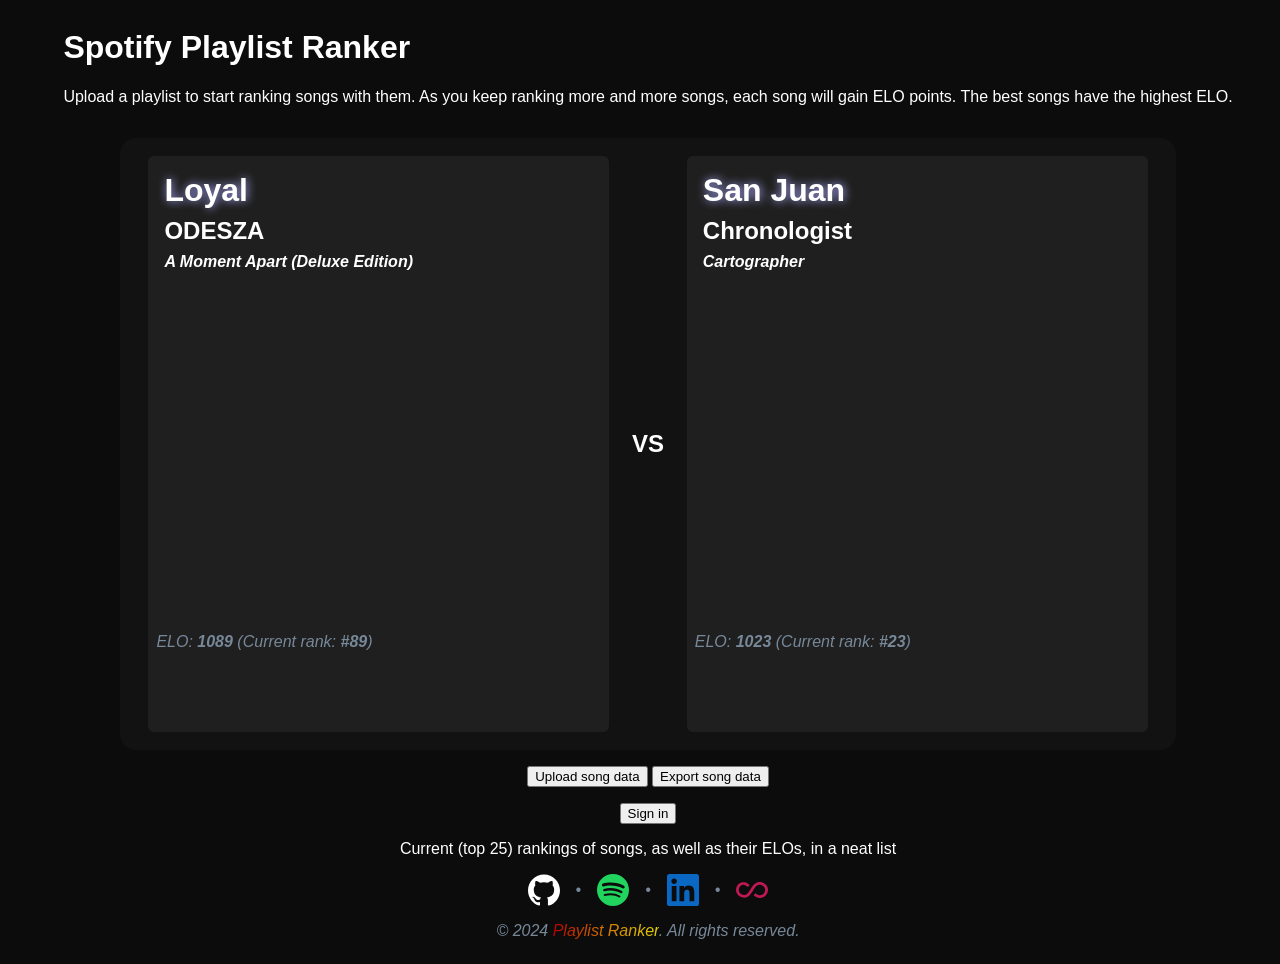
==== index.html @ 9c18bd7b "update button options and handle reauths and failed auths" ====
<!DOCTYPE html>
<html lang="en">
	<head>
		<meta charset="UTF-8" />
		<meta name="viewport" content="width=device-width, initial-scale=1.0" />
		<title>Playlist Ranker</title>

		<!-- Styles -->
		<link rel="stylesheet" href="styles.css" />

		<!-- Scripting -->
		<script type="text/javascript" src="playlistManager.js"></script>
		<script type="text/javascript" src="gameManager.js"></script>
		<script type="text/javascript" src="spotifyManager.js"></script>
	</head>
	<body>
		<header>
			<h1>Spotify Playlist Ranker</h1>
			<p>
				Upload a playlist to start ranking songs with them. As you keep ranking more and more songs, each song will gain
				ELO points. The best songs have the highest ELO.
			</p>
		</header>

		<article>
			<div class="card card1" onclick="">
				<div class="song song1">
					<h1 class="title">Loyal</h1>
					<h2 class="artist">ODESZA</h2>
					<h3 class="album">A Moment Apart (Deluxe Edition)</h3>
				</div>
				<p>
					ELO: <b>1089</b> <span class="rank">(Current rank: <b>#89</b>)</span>
				</p>
			</div>

			<div class="versus">
				<h1>VS</h1>
			</div>

			<div class="card card2" onclick="">
				<div class="song song2">
					<h1 class="title">San Juan</h1>
					<h2 class="artist">Chronologist</h2>
					<h3 class="album">Cartographer</h3>
				</div>
				<p>
					ELO: <b>1023</b> <span class="rank">(Current rank: <b>#23</b>)</span>
				</p>
			</div>
		</article>

		<div class="file-btns">
			<button id="uploadJSON">Upload song data</button>
			<button id="exportJSON">Export song data</button>
		</div>

		<div class="spotify-btns">
			<!-- TODO: add the spotify logo to the sign in button -->
			<button id="signIn">Sign in</button>
			<button id="selectPlaylist" hidden="true">Select playlist</button>
			<button id="insertLink" hidden="true">Insert playlist link</button>
		</div>

		<div class="ranking">Current (top 25) rankings of songs, as well as their ELOs, in a neat list</div>

		<!-- TODO: this isn't locked to the bottom of the page -->
		<footer>
			<div class="footer-links">
				<a class="github" href="https://github.com/18maherc" target="_blank" rel="noopener noreferrer">
					<img src="svg/github.svg" alt="GitHub" />
				</a>
				<p>•</p>
				<a class="spotify" href="https://open.spotify.com/user/swegmaster089" target="_blank" rel="noopener noreferrer">
					<img src="svg/spotify.svg" alt="Spotify" />
				</a>
				<p>•</p>
				<a class="linkedin" href="https://linkedin.com/in/curtis-maher" target="_blank" rel="noopener noreferrer">
					<img src="svg/linkedin.svg" alt="LinkedIn" />
				</a>
				<p>•</p>
				<a class="vins-github" href="https://github.com/sharmavins23" target="_blank" rel="noopener noreferrer">
					<img src="svg/infinity.svg" alt="@sharmavins23" />
				</a>
			</div>
			<div class="footer-bottom">
				<p>© 2024 <span class="fire-text">Playlist Ranker</span>. All rights reserved.</p>
			</div>
		</footer>
	</body>
</html>
---- styles.css ----
html {
	/* Colors */
	--bg-black: rgb(12, 12, 12);
	--bg-dark: rgb(18, 18, 18);
	--bg-light: rgb(31, 31, 31);
	--cyan: rgb(40, 200, 208);
	--violet: rgb(103, 58, 183);
	--purple: rgb(123, 31, 162);
	--pink: rgb(244, 143, 177);
	--red: rgb(180, 0, 0);
	--orange: rgb(209, 119, 1);
	--marigold: rgb(226, 211, 0);
	--spotify-green: rgb(30, 215, 96);

	--transition-time: 0.5s;
}

/* ===== Magic text animations - Because pretty ============================= */

@keyframes background-pan {
	from {
		background-position: 0% center;
	}

	to {
		background-position: -200% center;
	}
}

.fire-text {
	animation: background-pan 3s linear infinite;
	background: linear-gradient(to right, var(--red), var(--orange), var(--marigold), var(--orange), var(--red));
	background-size: 200%;
	-webkit-background-clip: text;
	background-clip: text;
	-webkit-text-fill-color: transparent;
	white-space: nowrap;
	transition: 1s linear;
	font-weight: 2rem;
}

/* ===== Overall settings =================================================== */

body {
	background-color: var(--bg-black);
	color: white;
	font-family: "Circular-black", sans-serif;

	width: 100%;
	height: 100%;
	overflow-x: hidden;
	overflow-y: scroll;

	display: flex;
	flex-direction: column;
	align-items: center;
	justify-content: center;

	gap: 1em;
}

/* Hide scrollbar for Chrome, Safari and Opera */
body::-webkit-scrollbar {
	display: none;
}

/* Hide scrollbar for IE, Edge and Firefox */
body {
	-ms-overflow-style: none; /* IE and Edge */
	scrollbar-width: none; /* Firefox */
}

footer {
	width: 100%;
}

/* ===== Card and game configuration ======================================== */

article {
	width: 80vw;
	height: auto;

	background-color: var(--bg-dark);
	border-radius: 1rem;

	display: flex;
	flex-direction: row;
	justify-content: space-around;
	align-items: center;

	padding: 1rem;
}

article > .card {
	width: 45%;
	height: 45vw;

	background-color: var(--bg-light);
	border-radius: 0.5rem;
	border: 2px solid var(--bg-dark);
	transition: var(--transition-time);
}

article > .card:hover {
	border: 2px solid var(--cyan);
	transition: var(--transition-time);
}

article > .card > .song {
	background-size: cover;
	background-repeat: no-repeat;
	width: 100%;
	height: 80%;
	object-fit: fill;
	border-top-left-radius: 0.5rem;
	border-top-right-radius: 0.5rem;
}

article > .card > .song1 {
	background-image: linear-gradient(to bottom, rgba(0, 0, 0, 0), var(--bg-light)),
		url("https://i.scdn.co/image/ab67616d0000b273b0945b7e4a905a942ed208d8");
}

article > .card > .song2 {
	background-image: linear-gradient(to bottom, rgba(0, 0, 0, 0), var(--bg-light)),
		url("https://i.scdn.co/image/ab67616d0000b27374caf8310c28136da58eceb2");
}

article > .card > .song > h1 {
	padding-top: 1rem;
	padding-left: 1rem;
	margin: 0px;
	font-size: 2rem;
	text-shadow: #aaf 1px 0 10px;
}
article > .card > .song > h2 {
	padding-top: 0.5rem;
	padding-left: 1rem;
	margin: 0px;
	font-size: 1.5rem;
}
article > .card > .song > h3 {
	padding-top: 0.5rem;
	padding-left: 1rem;
	margin: 0px;
	font-size: 1rem;
	font-style: italic;
}

article > .card > p {
	padding-left: 0.5rem;
	padding-top: 1rem;
	margin: 0px;
	color: lightslategray;
	font-style: italic;
}

/* ===== Footer configuration =============================================== */

footer {
	display: flex;
	flex-direction: column;
	justify-content: center;
	align-items: center;
}

footer > .footer-links {
	width: 100%;
	height: 2rem;
	display: flex;
	flex-direction: row;
	align-items: center;
	justify-content: center;
	gap: 1rem;
}

footer > .footer-links > a {
	text-decoration: none;
	display: flex;
	align-items: center;
	justify-content: center;
}

footer > .footer-links > a > img {
	width: 2rem;
	height: auto;
}

footer > .footer-links > a.github {
	filter: brightness(0) saturate(100%) invert(100%) sepia(6%) saturate(25%) hue-rotate(207deg) brightness(108%)
		contrast(106%);
	transition: var(--transition-time);
}

footer > .footer-links > a.spotify {
	filter: brightness(0) saturate(100%) invert(54%) sepia(99%) saturate(421%) hue-rotate(88deg) brightness(104%)
		contrast(82%);
	transition: var(--transition-time);
}

footer > .footer-links > a.linkedin {
	filter: brightness(0) saturate(100%) invert(21%) sepia(100%) saturate(1989%) hue-rotate(197deg) brightness(101%)
		contrast(92%);
	transition: var(--transition-time);
}

footer > .footer-links > a.vins-github {
	filter: brightness(0) saturate(100%) invert(14%) sepia(83%) saturate(3987%) hue-rotate(327deg) brightness(93%)
		contrast(91%);
	transition: var(--transition-time);
}

footer > .footer-links > a:hover {
	filter: brightness(0) saturate(100%) invert(75%) sepia(72%) saturate(744%) hue-rotate(139deg) brightness(86%)
		contrast(87%);
	transition: var(--transition-time);
}

footer > .footer-bottom,
footer > .footer-links > p {
	color: lightslategray;
	font-style: italic;
}
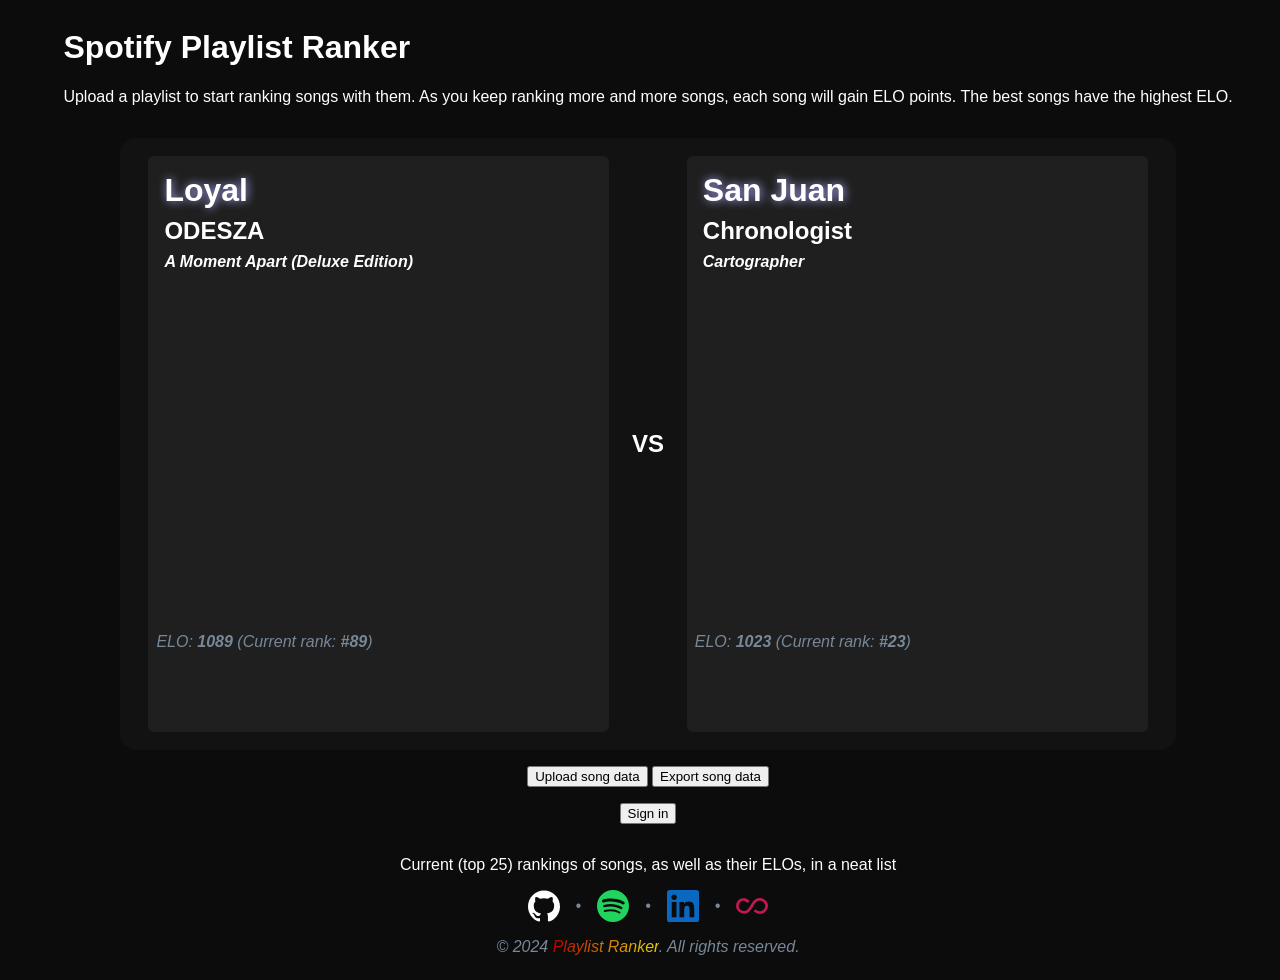
==== commit 238b21ea: "fetch playlists and create a dropdown selection" ====
--- a/index.html
+++ b/index.html
@@ -62,6 +62,8 @@
 			<button id="insertLink" hidden="true">Insert playlist link</button>
 		</div>
 
+		<div id="playlist-container"></div>
+
 		<div class="ranking">Current (top 25) rankings of songs, as well as their ELOs, in a neat list</div>
 
 		<!-- TODO: this isn't locked to the bottom of the page -->
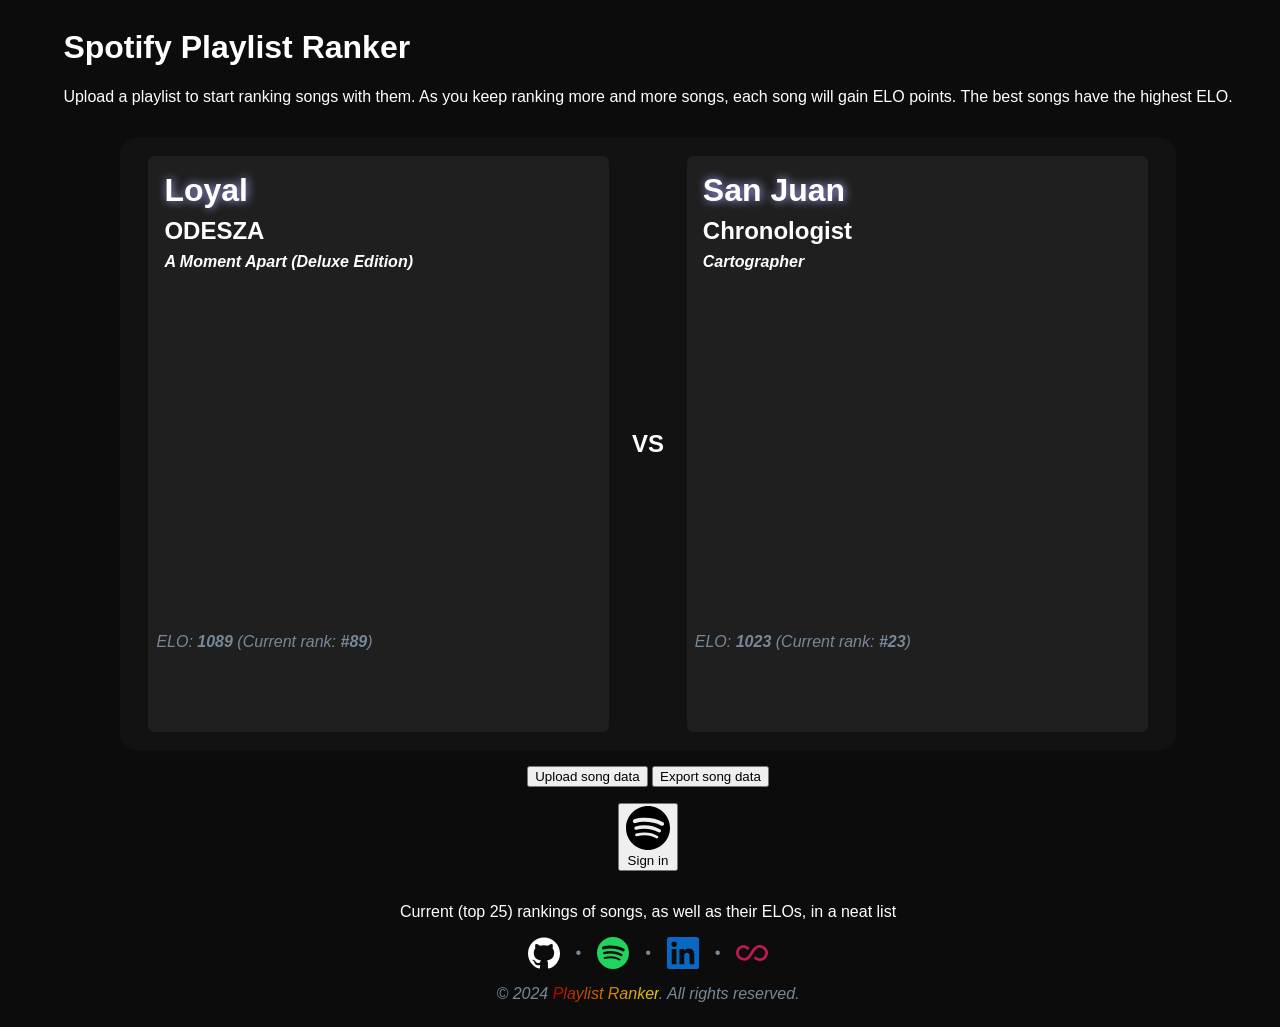
==== commit 043031d1: "update song cards. some more graphics overhauls will be made, but this cleans up some of the standin" ====
--- a/index.html
+++ b/index.html
@@ -49,15 +49,21 @@
 				</p>
 			</div>
 		</article>
+		<!-- TODO: add a way to play songs -->
+		<!--    -if user is an authed Premium user, they can play the whole song, else use the 30 second 'preview_url' -->
 
 		<div class="file-btns">
+			<!-- TODO: have a 'Continue' button that resumes the game based on a localStorage cached instance of the json export -->
 			<button id="uploadJSON">Upload song data</button>
 			<button id="exportJSON">Export song data</button>
 		</div>
 
 		<div class="spotify-btns">
-			<!-- TODO: add the spotify logo to the sign in button -->
-			<button id="signIn">Sign in</button>
+			<button id="signIn">
+				<img src="svg/spotify.svg" />
+				<!-- TODO: style the logo here -->
+				<span>Sign in</span>
+			</button>
 			<button id="selectPlaylist" hidden="true">Select playlist</button>
 			<button id="insertLink" hidden="true">Insert playlist link</button>
 		</div>
--- a/styles.css
+++ b/styles.css
@@ -107,6 +107,7 @@
 }
 
 article > .card > .song {
+	position: relative;
 	background-size: cover;
 	background-repeat: no-repeat;
 	width: 100%;
@@ -116,33 +117,42 @@
 	border-top-right-radius: 0.5rem;
 }
 
-article > .card > .song1 {
-	background-image: linear-gradient(to bottom, rgba(0, 0, 0, 0), var(--bg-light)),
-		url("https://i.scdn.co/image/ab67616d0000b273b0945b7e4a905a942ed208d8");
-}
-
-article > .card > .song2 {
-	background-image: linear-gradient(to bottom, rgba(0, 0, 0, 0), var(--bg-light)),
-		url("https://i.scdn.co/image/ab67616d0000b27374caf8310c28136da58eceb2");
+article > .card > .song::before {
+	content: "";
+	position: absolute;
+	top: 0;
+	left: 0;
+	width: 100%;
+	height: 100%;
+	background-image: linear-gradient(to bottom, rgba(0, 0, 0, 0), var(--bg-light));
+	border-top-left-radius: 0.5rem;
+	border-top-right-radius: 0.5rem;
+	z-index: 1;
+	pointer-events: none; /* Ensure the overlay does not interfere with interactions */
+}
+
+article > .card > .song > h1,
+article > .card > .song > h2,
+article > .card > .song > h3 {
+	position: relative;
+	z-index: 2;
+	padding-left: 1rem;
+	margin: 0;
 }
 
 article > .card > .song > h1 {
 	padding-top: 1rem;
-	padding-left: 1rem;
-	margin: 0px;
 	font-size: 2rem;
 	text-shadow: #aaf 1px 0 10px;
 }
+
 article > .card > .song > h2 {
 	padding-top: 0.5rem;
-	padding-left: 1rem;
-	margin: 0px;
 	font-size: 1.5rem;
 }
+
 article > .card > .song > h3 {
 	padding-top: 0.5rem;
-	padding-left: 1rem;
-	margin: 0px;
 	font-size: 1rem;
 	font-style: italic;
 }
@@ -150,7 +160,7 @@
 article > .card > p {
 	padding-left: 0.5rem;
 	padding-top: 1rem;
-	margin: 0px;
+	margin: 0;
 	color: lightslategray;
 	font-style: italic;
 }
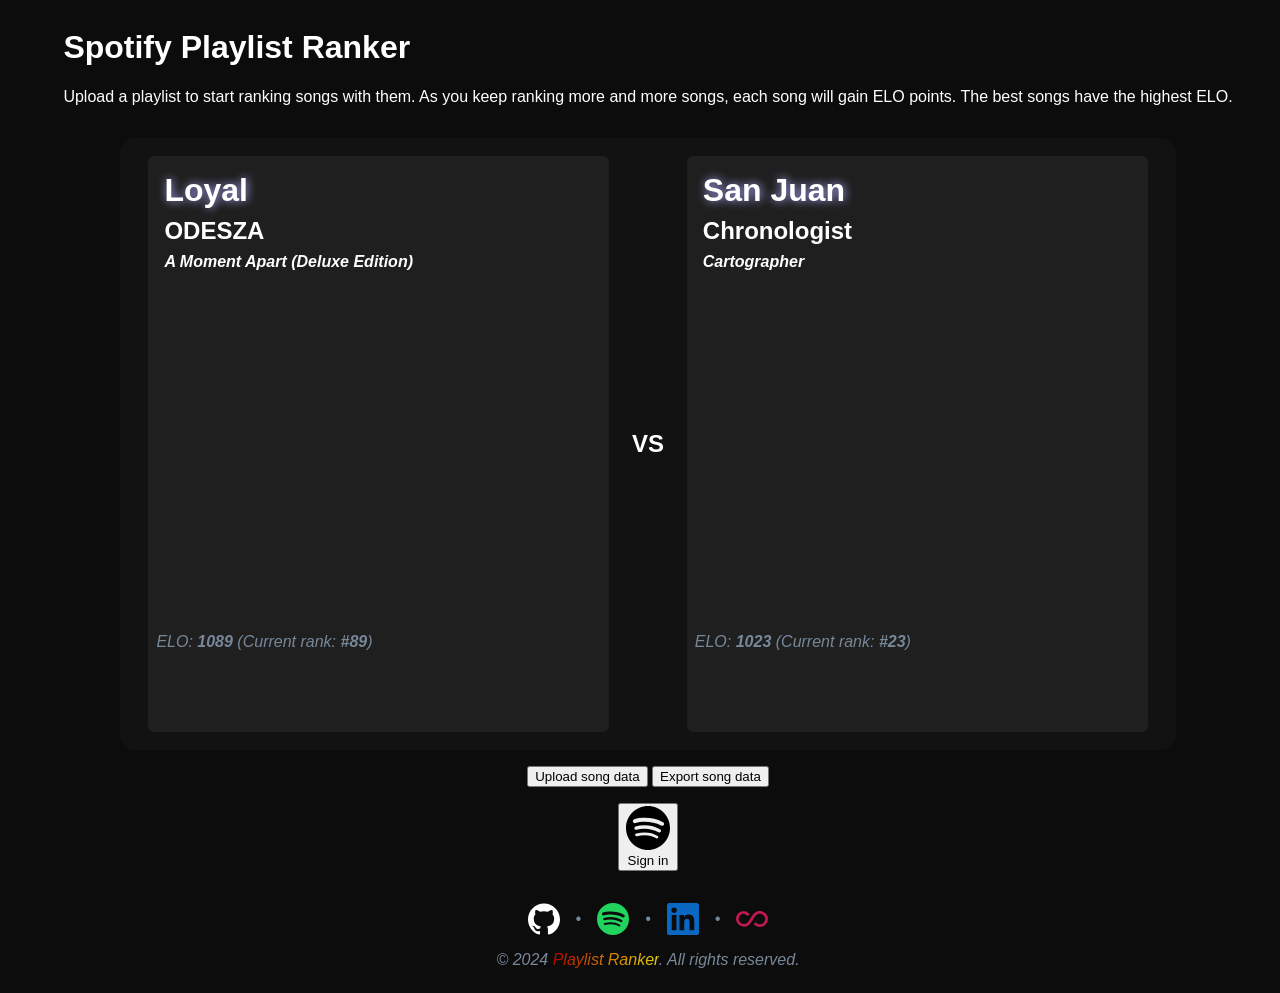
==== commit 235b62e2: "add a player to the bottom of the card" ====
--- a/index.html
+++ b/index.html
@@ -70,7 +70,7 @@
 
 		<div id="playlist-container"></div>
 
-		<div class="ranking">Current (top 25) rankings of songs, as well as their ELOs, in a neat list</div>
+		<!-- TODO: <div class="ranking">Current (top 25) rankings of songs, as well as their ELOs, in a neat list</div>-->
 
 		<!-- TODO: this isn't locked to the bottom of the page -->
 		<footer>
--- a/styles.css
+++ b/styles.css
@@ -115,6 +115,7 @@
 	object-fit: fill;
 	border-top-left-radius: 0.5rem;
 	border-top-right-radius: 0.5rem;
+	overflow: hidden;
 }
 
 article > .card > .song::before {
@@ -129,6 +130,32 @@
 	border-top-right-radius: 0.5rem;
 	z-index: 1;
 	pointer-events: none; /* Ensure the overlay does not interfere with interactions */
+}
+
+/* Create a pseudo-element for the background image */
+article > .card > .song::after {
+    content: "";
+    position: absolute;
+    top: 0;
+    left: 0;
+    width: 100%;
+    height: 100%;
+	background-image: var(--bg-image);
+    background-size: cover;
+    background-repeat: no-repeat;
+    background-position: center;
+    transition: calc(var(--transition-time) * 5);
+    z-index: 0;
+}
+
+/* Zoom effect on the background image only */
+article > .card:hover > .song::after {
+    transform: scale(1.1);
+}
+
+/* Ensure the gradient overlay stays above the background image */
+article > .card > .song::before {
+    z-index: 1;
 }
 
 article > .card > .song > h1,
@@ -165,6 +192,15 @@
 	font-style: italic;
 }
 
+.song-player {
+    border: none;
+    margin: 0;
+    padding: 0;
+    background: transparent;
+    max-height: 80px;
+}
+
+
 /* ===== Footer configuration =============================================== */
 
 footer {
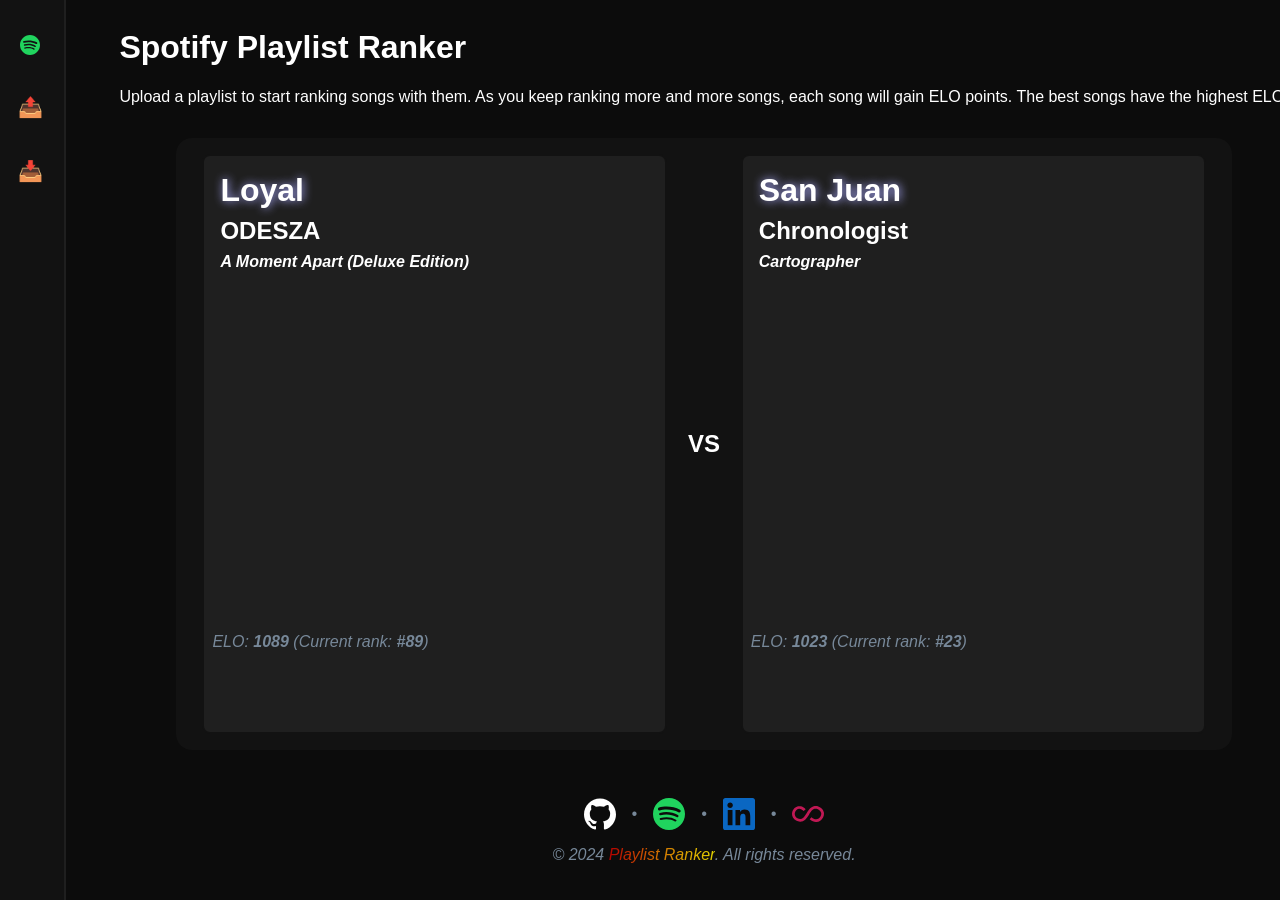
==== commit 09d72705: "add hoverable sidebar. move the sign in and import/export buttons to this sidebar" ====
--- a/index.html
+++ b/index.html
@@ -14,6 +14,22 @@
 		<script type="text/javascript" src="spotifyManager.js"></script>
 	</head>
 	<body>
+		<!-- Expandable Sidebar -->
+		<nav class="sidebar">
+			<div class="sidebar-item" id="signIn">
+				<span class="icon"><img src="svg/spotify.svg" alt="Spotify" /></span>
+				<span class="text">Sign in</span>
+			</div>
+			<div class="sidebar-item" id="uploadJSON">
+				<span class="icon">📤</span>
+				<span class="text">Upload Data</span>
+			</div>
+			<div class="sidebar-item" id="exportJSON">
+				<span class="icon">📥</span>
+				<span class="text">Export Data</span>
+			</div>
+		</nav>
+
 		<header>
 			<h1>Spotify Playlist Ranker</h1>
 			<p>
@@ -52,18 +68,9 @@
 		<!-- TODO: add a way to play songs -->
 		<!--    -if user is an authed Premium user, they can play the whole song, else use the 30 second 'preview_url' -->
 
-		<div class="file-btns">
-			<!-- TODO: have a 'Continue' button that resumes the game based on a localStorage cached instance of the json export -->
-			<button id="uploadJSON">Upload song data</button>
-			<button id="exportJSON">Export song data</button>
-		</div>
-
 		<div class="spotify-btns">
-			<button id="signIn">
-				<img src="svg/spotify.svg" />
-				<!-- TODO: style the logo here -->
-				<span>Sign in</span>
-			</button>
+			<!-- TODO: add these "buttons to the sidebar-->
+			<!--  -> This button should pull up a grid menu overlay that has all the playlist covers, with the playlist name shown on mouse when hovering-->
 			<button id="selectPlaylist" hidden="true">Select playlist</button>
 			<button id="insertLink" hidden="true">Insert playlist link</button>
 		</div>
--- a/styles.css
+++ b/styles.css
@@ -39,6 +39,72 @@
 	font-weight: 2rem;
 }
 
+/* ===== Expandable Sidebar ================================================= */
+
+.sidebar {
+	position: fixed;
+	top: 0;
+	left: 0;
+	height: 100vh;
+	width: 4rem;
+	background-color: var(--bg-dark);
+	border-right: 0.125rem solid var(--bg-light);
+	transition: width var(--transition-time) ease;
+	z-index: 1000;
+	display: flex;
+	flex-direction: column;
+	padding: 1.25rem 0;
+	gap: 0.625rem;
+}
+
+.sidebar:hover {
+	width: 12.5rem;
+}
+
+.sidebar-item {
+	display: flex;
+	align-items: center;
+	padding: 0.9375rem 1.25rem;
+	cursor: pointer;
+	transition: background-color var(--transition-time) ease;
+	white-space: nowrap;
+	overflow: hidden;
+}
+
+.sidebar-item:hover {
+	background-color: var(--bg-light);
+}
+
+.sidebar-item .icon {
+	font-size: 1.25rem;
+	min-width: 1.25rem;
+	display: flex;
+	align-items: center;
+	justify-content: center;
+}
+
+.sidebar-item .text {
+	margin-left: 0.9375rem;
+	font-size: 1rem;
+	color: white;
+	opacity: 0;
+	transition: opacity var(--transition-time) ease;
+}
+
+.sidebar:hover .sidebar-item .text {
+	opacity: 1;
+}
+
+.sidebar-item .icon img {
+	width: 1.25rem;
+	height: 1.25rem;
+	filter: brightness(0) saturate(100%) invert(54%) sepia(99%) saturate(421%) hue-rotate(88deg) brightness(104%) contrast(82%);
+}
+
+.sidebar-item[hidden] {
+	display: none;
+}
+
 /* ===== Overall settings =================================================== */
 
 body {
@@ -57,6 +123,8 @@
 	justify-content: center;
 
 	gap: 1em;
+	margin-left: 4rem;
+	transition: margin-left var(--transition-time) ease;
 }
 
 /* Hide scrollbar for Chrome, Safari and Opera */
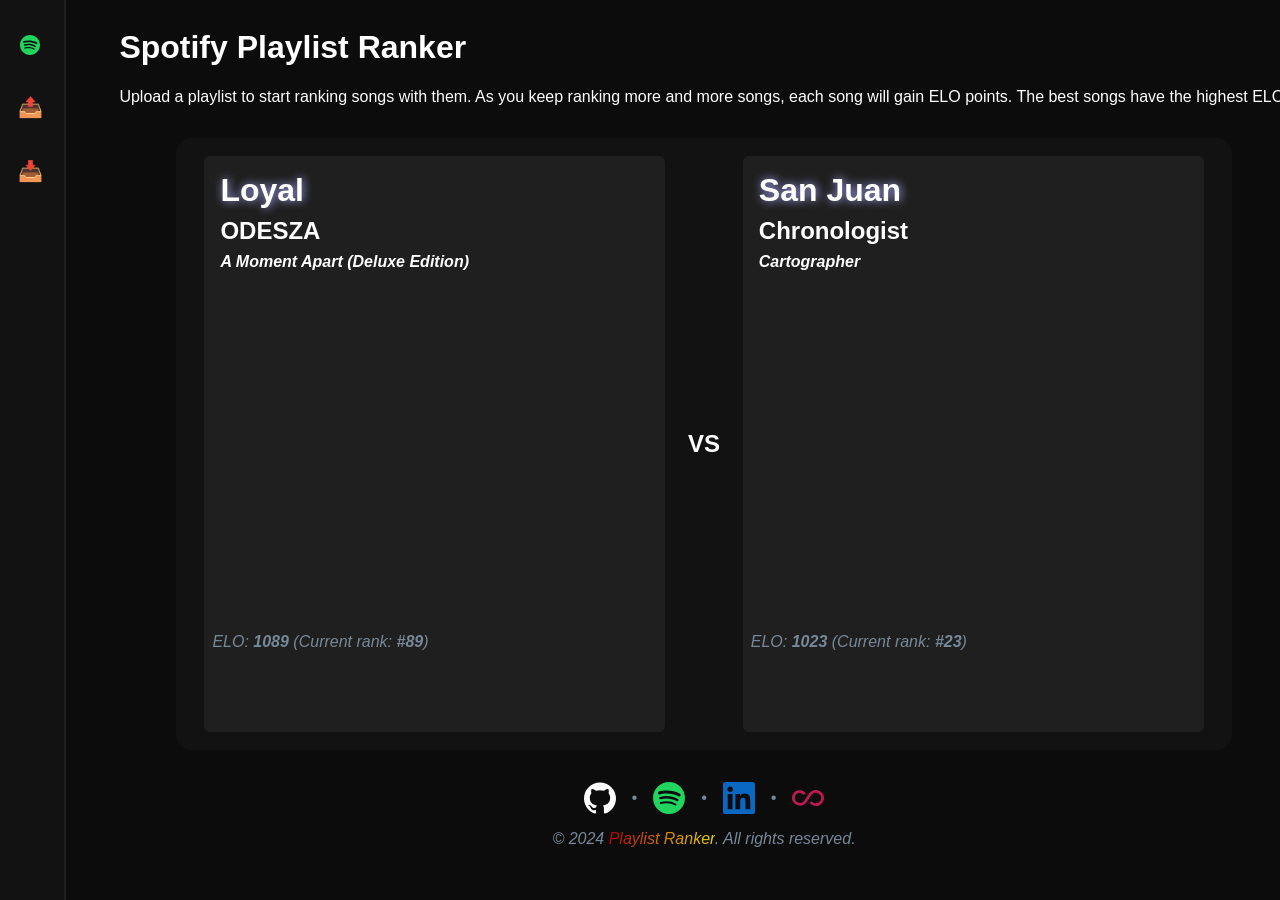
==== commit 61f15596: "add popup modal element. move select playlist button to sidebar and utilize modal" ====
--- a/index.html
+++ b/index.html
@@ -12,6 +12,7 @@
 		<script type="text/javascript" src="playlistManager.js"></script>
 		<script type="text/javascript" src="gameManager.js"></script>
 		<script type="text/javascript" src="spotifyManager.js"></script>
+		<script type="text/javascript" src="modalManager.js"></script>
 	</head>
 	<body>
 		<!-- Expandable Sidebar -->
@@ -27,6 +28,10 @@
 			<div class="sidebar-item" id="exportJSON">
 				<span class="icon">📥</span>
 				<span class="text">Export Data</span>
+			</div>
+			<div class="sidebar-item" id="selectPlaylist">
+				<span class="icon">🎶</span>
+				<span class="text">Select User Playlist</span>
 			</div>
 		</nav>
 
@@ -70,12 +75,21 @@
 
 		<div class="spotify-btns">
 			<!-- TODO: add these "buttons to the sidebar-->
-			<!--  -> This button should pull up a grid menu overlay that has all the playlist covers, with the playlist name shown on mouse when hovering-->
-			<button id="selectPlaylist" hidden="true">Select playlist</button>
 			<button id="insertLink" hidden="true">Insert playlist link</button>
 		</div>
 
-		<div id="playlist-container"></div>
+		<!-- Pop-up Modal -->
+		<div id="modal-overlay" class="modal-overlay" hidden>
+			<div class="modal">
+				<div class="modal-header">
+					<h2>Modal Title</h2>
+					<button class="modal-close">&times;</button>
+				</div>
+				<div class="modal-content">
+					<p>Modal content goes here...</p>
+				</div>
+			</div>
+		</div>
 
 		<!-- TODO: <div class="ranking">Current (top 25) rankings of songs, as well as their ELOs, in a neat list</div>-->
 
--- a/styles.css
+++ b/styles.css
@@ -103,6 +103,123 @@
 
 .sidebar-item[hidden] {
 	display: none;
+}
+
+/* ===== Pop-up Modal ======================================================= */
+
+.modal-overlay {
+	position: fixed;
+	top: 0;
+	left: 0;
+	width: 100vw;
+	height: 100vh;
+	background-color: rgba(0, 0, 0, 0.7);
+	z-index: 2000;
+	display: flex;
+	align-items: center;
+	justify-content: center;
+}
+
+.modal {
+	background-color: var(--bg-dark);
+	border: 0.125rem solid var(--bg-light);
+	border-radius: 1rem;
+	width: 80vw;
+	max-width: 50rem;
+	max-height: 80vh;
+	overflow: hidden;
+	box-shadow: 0 0.5rem 2rem rgba(0, 0, 0, 0.5);
+}
+
+.modal-header {
+	display: flex;
+	justify-content: space-between;
+	align-items: center;
+	padding: 1.5rem;
+	border-bottom: 0.125rem solid var(--bg-light);
+	background-color: var(--bg-light);
+}
+
+.modal-header h2 {
+	margin: 0;
+	color: white;
+	font-size: 1.5rem;
+}
+
+.modal-close {
+	background: none;
+	border: none;
+	color: white;
+	font-size: 2rem;
+	cursor: pointer;
+	padding: 0;
+	width: 2rem;
+	height: 2rem;
+	display: flex;
+	align-items: center;
+	justify-content: center;
+	border-radius: 0.25rem;
+	transition: background-color var(--transition-time);
+}
+
+.modal-close:hover {
+	background-color: var(--bg-dark);
+}
+
+.modal-content {
+	padding: 1.5rem;
+	color: white;
+	max-height: 60vh;
+	overflow-y: auto;
+}
+
+.modal-overlay[hidden] {
+	display: none;
+}
+
+/* ===== Playlist Grid ====================================================== */
+
+#playlist-grid {
+	display: grid;
+	grid-template-columns: repeat(5, 1fr);
+	gap: 1rem;
+	padding: 1rem;
+}
+
+#playlist-item {
+	position: relative;
+	cursor: pointer;
+	border-radius: 0.5rem;
+	overflow: hidden;
+	transition: transform var(--transition-time);
+}
+
+#playlist-item:hover {
+	transform: scale(1.05);
+}
+
+#playlist-item img {
+	width: 100%;
+	aspect-ratio: 1;
+	object-fit: cover;
+	border-radius: 0.5rem;
+}
+
+#playlist-tooltip {
+	position: absolute;
+	bottom: 0;
+	left: 0;
+	right: 0;
+	background: rgba(0, 0, 0, 0.8);
+	color: white;
+	padding: 0.5rem;
+	font-size: 0.875rem;
+	transform: translateY(100%);
+	transition: transform var(--transition-time);
+}
+
+#playlist-item:hover #playlist-tooltip {
+	transform: translateY(0);
 }
 
 /* ===== Overall settings =================================================== */
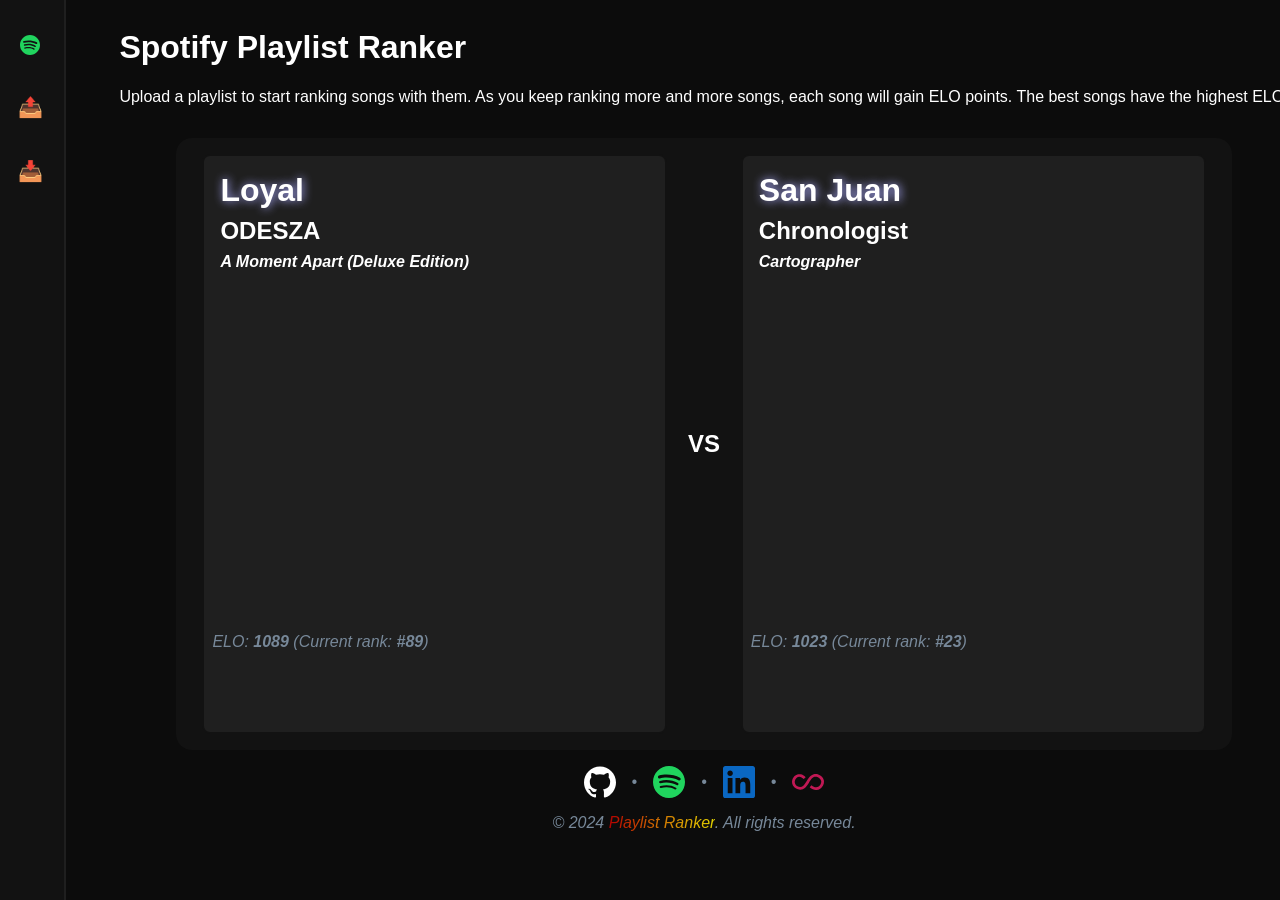
==== commit 9ce43cee: "add playlist link button to sidebar" ====
--- a/index.html
+++ b/index.html
@@ -32,6 +32,10 @@
 			<div class="sidebar-item" id="selectPlaylist">
 				<span class="icon">🎶</span>
 				<span class="text">Select User Playlist</span>
+			</div>
+			<div class="sidebar-item" id="insertLink">
+				<span class="icon">🎵</span>
+				<span class="text">Insert Playlist Link</span>
 			</div>
 		</nav>
 
@@ -73,11 +77,6 @@
 		<!-- TODO: add a way to play songs -->
 		<!--    -if user is an authed Premium user, they can play the whole song, else use the 30 second 'preview_url' -->
 
-		<div class="spotify-btns">
-			<!-- TODO: add these "buttons to the sidebar-->
-			<button id="insertLink" hidden="true">Insert playlist link</button>
-		</div>
-
 		<!-- Pop-up Modal -->
 		<div id="modal-overlay" class="modal-overlay" hidden>
 			<div class="modal">
